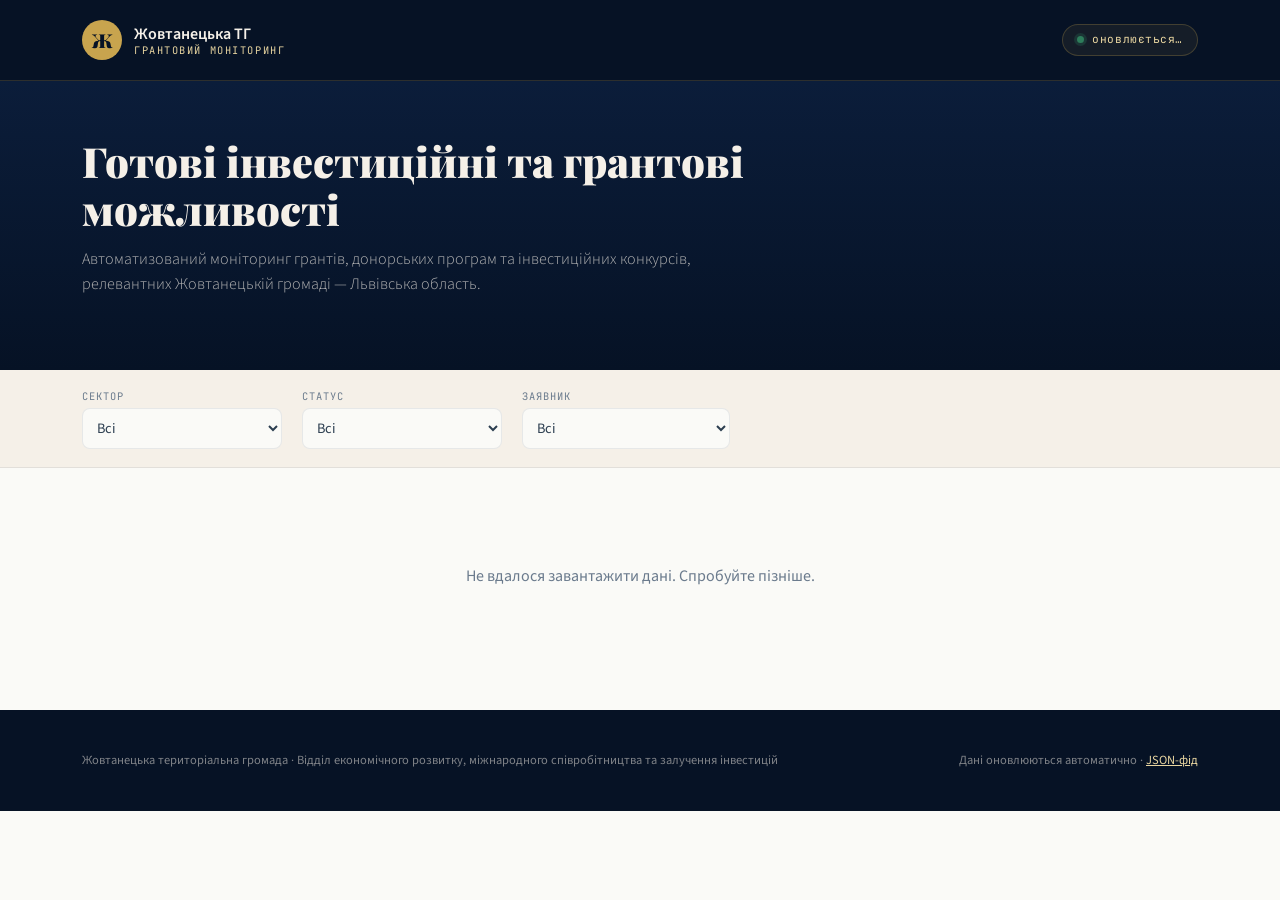
==== docs/index.html @ cb74f651 "Додати статичну сторінку дашборду грантів (docs/) Клієнтський fetch grants.json + рендер карток у ст" ====
<!DOCTYPE html>
<html lang="uk">
<head>
<meta charset="UTF-8">
<meta name="viewport" content="width=device-width, initial-scale=1.0">
<title>Грантовий моніторинг — Жовтанецька ТГ</title>
<meta name="description" content="Моніторинг грантових та інвестиційних можливостей для Жовтанецької територіальної громади.">
<link rel="preconnect" href="https://fonts.googleapis.com">
<link rel="preconnect" href="https://fonts.gstatic.com" crossorigin>
<link href="https://fonts.googleapis.com/css2?family=Playfair+Display:wght@700;900&family=Source+Sans+3:wght@300;400;600;700&family=JetBrains+Mono:wght@400;500&display=swap" rel="stylesheet">
<link rel="stylesheet" href="style.css">
</head>
<body>

<header class="site-header">
  <div class="wrap">
    <div class="brand">
      <span class="brand-mark">Ж</span>
      <div class="brand-text">
        <strong>Жовтанецька ТГ</strong>
        <span>Грантовий моніторинг</span>
      </div>
    </div>
    <div class="badge" id="generated-badge">
      <span class="dot"></span>
      <span id="generated-at">оновлюється…</span>
    </div>
  </div>
</header>

<section class="hero">
  <div class="wrap">
    <h1>Готові інвестиційні та грантові можливості</h1>
    <p class="lede">
      Автоматизований моніторинг грантів, донорських програм та інвестиційних
      конкурсів, релевантних Жовтанецькій громаді — Львівська область.
    </p>
    <div class="stats" id="stats"></div>
  </div>
</section>

<section class="filters">
  <div class="wrap">
    <label>
      <span>Сектор</span>
      <select id="f-sector">
        <option value="">Всі</option>
      </select>
    </label>
    <label>
      <span>Статус</span>
      <select id="f-status">
        <option value="">Всі</option>
        <option value="new">Актуальні</option>
        <option value="needs_review">Потребують перевірки</option>
        <option value="closed">Закриті (дедлайн минув)</option>
      </select>
    </label>
    <label>
      <span>Заявник</span>
      <select id="f-oms">
        <option value="">Всі</option>
        <option value="yes">ОМС прийнятний</option>
        <option value="partner">Потрібен партнер (ГО/БФ)</option>
      </select>
    </label>
  </div>
</section>

<main class="wrap">
  <div class="grid" id="grid"></div>
  <p class="empty" id="empty" hidden>Записів за цим фільтром не знайдено.</p>
</main>

<footer class="site-footer">
  <div class="wrap">
    <p>Жовтанецька територіальна громада · Відділ економічного розвитку, міжнародного співробітництва та залучення інвестицій</p>
    <p class="src">Дані оновлюються автоматично · <a href="grants.json">JSON-фід</a></p>
  </div>
</footer>

<script src="app.js"></script>
</body>
</html>
---- docs/style.css ----
:root {
  --navy: #0B1D3A;
  --navy-deep: #061225;
  --gold: #C8A44E;
  --gold-light: #E8D5A0;
  --gold-glow: rgba(200, 164, 78, 0.15);

  --cream: #F5F0E8;
  --white: #FAFAF7;
  --slate: #3A4A5C;
  --text: #2C3E50;
  --text-light: #6B7B8D;

  --accent-blue: #1B6CA8;
  --accent-green: #2E7D5B;
  --accent-purple: #7C3AED;
  --accent-amber: #96782E;

  --border: rgba(200, 164, 78, 0.25);
  --border-light: rgba(11, 29, 58, 0.08);
}

* { box-sizing: border-box; }

body {
  margin: 0;
  font-family: "Source Sans 3", serif;
  background: var(--white);
  color: var(--text);
  line-height: 1.6;
}

.wrap {
  max-width: 1180px;
  margin: 0 auto;
  padding: 0 32px;
}

h1, h2, h3 {
  font-family: "Playfair Display", serif;
  font-weight: 900;
  color: var(--navy);
  margin: 0;
}

/* ── Header ── */
.site-header {
  background: var(--navy-deep);
  padding: 20px 0;
  border-bottom: 1px solid rgba(200, 164, 78, 0.2);
}
.site-header .wrap {
  display: flex;
  align-items: center;
  justify-content: space-between;
  gap: 16px;
  flex-wrap: wrap;
}
.brand { display: flex; align-items: center; gap: 12px; }
.brand-mark {
  width: 40px; height: 40px;
  border-radius: 50%;
  background: var(--gold);
  color: var(--navy-deep);
  font-family: "Playfair Display", serif;
  font-weight: 900;
  font-size: 1.2rem;
  display: flex; align-items: center; justify-content: center;
  flex-shrink: 0;
}
.brand-text { display: flex; flex-direction: column; line-height: 1.25; }
.brand-text strong { color: var(--cream); font-size: 1rem; font-weight: 600; }
.brand-text span {
  color: var(--gold-light);
  font-family: "JetBrains Mono", monospace;
  font-size: 0.65rem;
  letter-spacing: 0.15em;
  text-transform: uppercase;
}

.badge {
  display: inline-flex;
  align-items: center;
  gap: 8px;
  padding: 6px 14px;
  border-radius: 100px;
  border: 1px solid var(--border);
  background: rgba(200, 164, 78, 0.08);
  font-family: "JetBrains Mono", monospace;
  font-size: 0.7rem;
  color: var(--gold-light);
  letter-spacing: 0.05em;
}
.badge .dot {
  width: 7px; height: 7px;
  border-radius: 50%;
  background: var(--accent-green);
  box-shadow: 0 0 0 3px rgba(46, 125, 91, 0.25);
}

/* ── Hero ── */
.hero {
  background: linear-gradient(180deg, var(--navy) 0%, var(--navy-deep) 100%);
  padding: 56px 0 40px;
}
.hero h1 {
  color: var(--cream);
  font-size: clamp(1.8rem, 3.6vw, 2.6rem);
  max-width: 760px;
  line-height: 1.15;
}
.hero .lede {
  color: rgba(245, 240, 232, 0.72);
  max-width: 620px;
  margin-top: 14px;
  font-size: 1rem;
  font-weight: 300;
}
.stats {
  display: flex;
  gap: 32px;
  margin-top: 32px;
  flex-wrap: wrap;
}
.stat-num {
  font-family: "Playfair Display", serif;
  font-weight: 700;
  font-size: 2rem;
  color: var(--gold);
  line-height: 1;
}
.stat-label {
  font-family: "JetBrains Mono", monospace;
  font-size: 0.68rem;
  letter-spacing: 0.1em;
  text-transform: uppercase;
  color: rgba(245, 240, 232, 0.6);
  margin-top: 6px;
}

/* ── Filters ── */
.filters {
  background: var(--cream);
  border-bottom: 1px solid var(--border-light);
  padding: 18px 0;
}
.filters .wrap { display: flex; gap: 20px; flex-wrap: wrap; }
.filters label {
  display: flex;
  flex-direction: column;
  gap: 4px;
  font-family: "JetBrains Mono", monospace;
  font-size: 0.65rem;
  letter-spacing: 0.1em;
  text-transform: uppercase;
  color: var(--text-light);
}
.filters select {
  padding: 8px 10px;
  border-radius: 8px;
  border: 1px solid var(--border-light);
  background: var(--white);
  color: var(--text);
  font-family: "Source Sans 3", serif;
  font-size: 0.9rem;
  min-width: 200px;
}

/* ── Grid ── */
main.wrap { padding: 40px 32px 64px; }
.grid {
  display: grid;
  grid-template-columns: repeat(auto-fill, minmax(320px, 1fr));
  gap: 20px;
}
.empty { color: var(--text-light); padding: 40px 0; text-align: center; }

.card {
  background: var(--white);
  border: 1px solid var(--border-light);
  border-radius: 14px;
  padding: 22px;
  transition: transform 0.2s ease, box-shadow 0.2s ease, border-color 0.2s ease;
}
.card:hover {
  transform: translateY(-4px);
  box-shadow: 0 16px 48px rgba(11, 29, 58, 0.08);
  border-color: var(--border);
}

.card-top { display: flex; gap: 6px; flex-wrap: wrap; margin-bottom: 12px; }
.tag {
  font-family: "JetBrains Mono", monospace;
  font-size: 0.65rem;
  text-transform: uppercase;
  letter-spacing: 0.08em;
  padding: 4px 10px;
  border-radius: 100px;
  background: rgba(27, 108, 168, 0.1);
  color: var(--accent-blue);
}
.tag.sector-довкілля, .tag.sector-агропромисловий { background: rgba(46, 125, 91, 0.1); color: var(--accent-green); }
.tag.sector-цифровізація, .tag.sector-освіта { background: rgba(124, 58, 237, 0.1); color: var(--accent-purple); }
.tag.sector-туризм, .tag.sector-інше { background: rgba(150, 120, 46, 0.12); color: var(--accent-amber); }
.tag.closed { background: rgba(58, 74, 92, 0.12); color: var(--slate); }
.tag.partner { background: rgba(200, 164, 78, 0.18); color: var(--accent-amber); }
.tag.review { background: rgba(124, 58, 237, 0.12); color: var(--accent-purple); }

.card h3 {
  font-size: 1.05rem;
  margin-bottom: 10px;
  line-height: 1.3;
}
.card h3 a { color: var(--navy); text-decoration: none; }
.card h3 a:hover { color: var(--accent-blue); }

.card .desc {
  font-size: 0.88rem;
  color: var(--slate);
  margin-bottom: 14px;
}

.meta { list-style: none; padding: 0; margin: 0; font-size: 0.82rem; }
.meta li {
  display: flex;
  justify-content: space-between;
  padding: 5px 0;
  border-top: 1px solid var(--border-light);
}
.meta li:first-child { border-top: none; }
.meta .k { color: var(--text-light); }
.meta .v { color: var(--text); font-weight: 600; text-align: right; }
.meta .v.prob-high { color: var(--accent-green); }
.meta .v.prob-low { color: var(--slate); }

.partner-note {
  margin-top: 14px;
  font-size: 0.8rem;
  background: var(--gold-glow);
  border-left: 3px solid var(--gold);
  padding: 10px 12px;
  border-radius: 0 8px 8px 0;
}

/* ── Footer ── */
.site-footer {
  background: var(--navy-deep);
  color: rgba(245, 240, 232, 0.5);
  padding: 28px 0;
  font-size: 0.78rem;
}
.site-footer .wrap { display: flex; justify-content: space-between; gap: 12px; flex-wrap: wrap; }
.site-footer a { color: var(--gold-light); }

@media (max-width: 640px) {
  .wrap { padding: 0 18px; }
  .hero { padding: 40px 0 32px; }
  .stats { gap: 24px; }
}
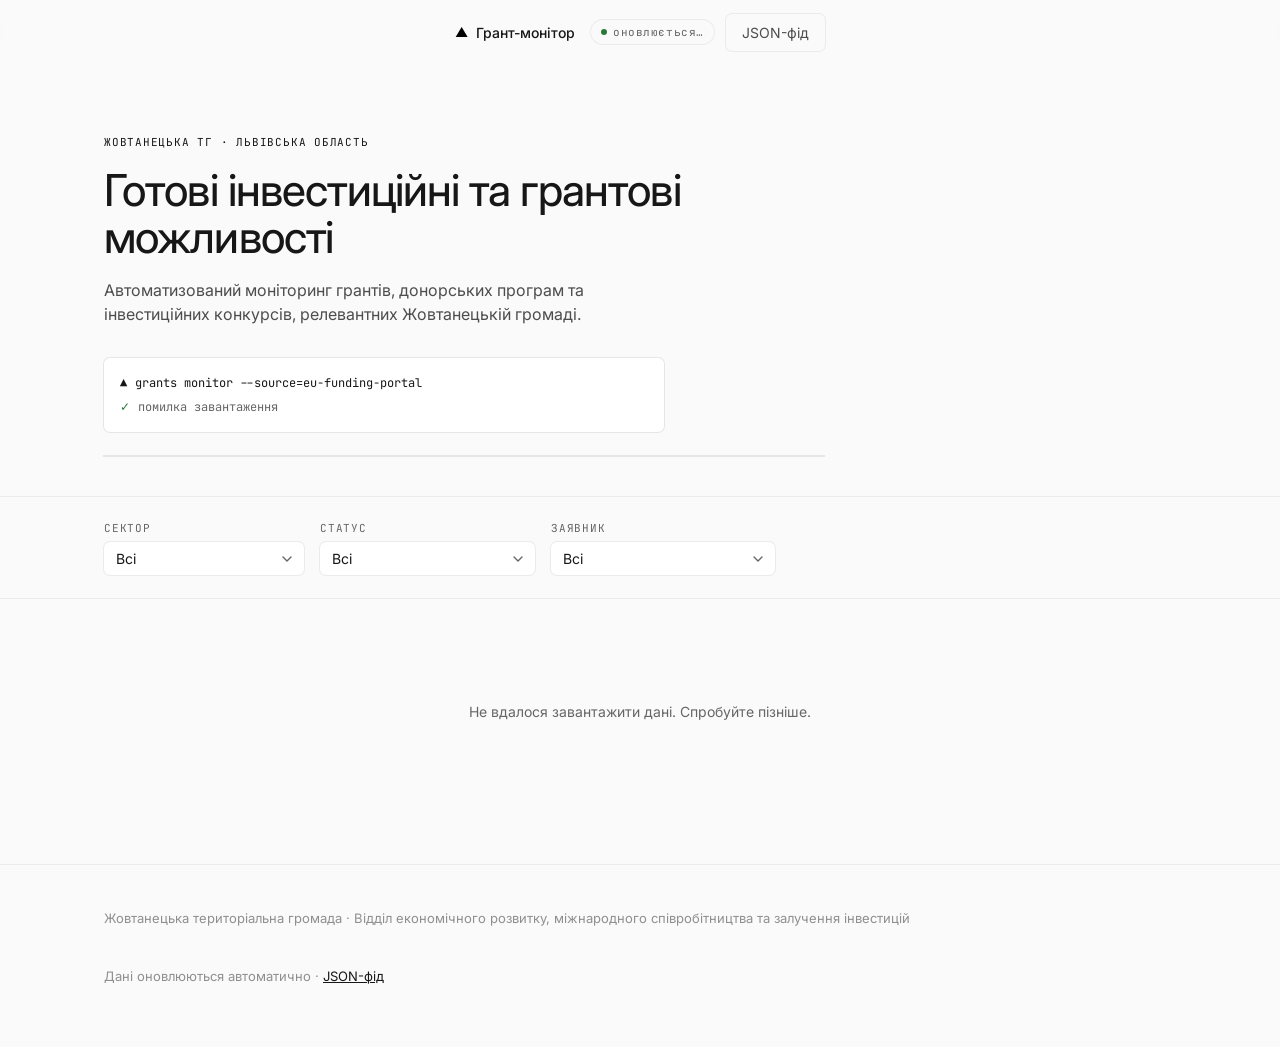
==== commit 09bf0f21: "Редизайн дашборду: монохромний Vercel-style (Inter/JetBrains Mono, hairline borders)" ====
--- a/docs/index.html
+++ b/docs/index.html
@@ -7,34 +7,35 @@
 <meta name="description" content="Моніторинг грантових та інвестиційних можливостей для Жовтанецької територіальної громади.">
 <link rel="preconnect" href="https://fonts.googleapis.com">
 <link rel="preconnect" href="https://fonts.gstatic.com" crossorigin>
-<link href="https://fonts.googleapis.com/css2?family=Playfair+Display:wght@700;900&family=Source+Sans+3:wght@300;400;600;700&family=JetBrains+Mono:wght@400;500&display=swap" rel="stylesheet">
+<link href="https://fonts.googleapis.com/css2?family=Inter:wght@400;450;500;600&family=JetBrains+Mono:wght@400;500;600&display=swap" rel="stylesheet">
 <link rel="stylesheet" href="style.css">
 </head>
 <body>
 
-<header class="site-header">
+<nav class="nav">
   <div class="wrap">
-    <div class="brand">
-      <span class="brand-mark">Ж</span>
-      <div class="brand-text">
-        <strong>Жовтанецька ТГ</strong>
-        <span>Грантовий моніторинг</span>
-      </div>
-    </div>
-    <div class="badge" id="generated-badge">
-      <span class="dot"></span>
-      <span id="generated-at">оновлюється…</span>
+    <a href="#" class="wordmark"><span class="glyph">▲</span> Грант-монітор</a>
+    <div class="nav-right">
+      <span class="status-pill"><span class="dot"></span><span id="generated-at">оновлюється…</span></span>
+      <a class="btn btn-ghost" href="grants.json">JSON-фід</a>
     </div>
   </div>
-</header>
+</nav>
 
 <section class="hero">
   <div class="wrap">
+    <span class="eyebrow">Жовтанецька ТГ · Львівська область</span>
     <h1>Готові інвестиційні та грантові можливості</h1>
     <p class="lede">
       Автоматизований моніторинг грантів, донорських програм та інвестиційних
-      конкурсів, релевантних Жовтанецькій громаді — Львівська область.
+      конкурсів, релевантних Жовтанецькій громаді.
     </p>
+
+    <div class="cli-panel">
+      <div class="cli-line"><span class="cli-prefix">▲</span><span>grants monitor --source=eu-funding-portal</span></div>
+      <div class="cli-line"><span class="cli-ok">✓</span><span class="cli-muted" id="cli-status">завантаження даних…</span></div>
+    </div>
+
     <div class="stats" id="stats"></div>
   </div>
 </section>
@@ -42,13 +43,13 @@
 <section class="filters">
   <div class="wrap">
     <label>
-      <span>Сектор</span>
+      <span class="f-label">Сектор</span>
       <select id="f-sector">
         <option value="">Всі</option>
       </select>
     </label>
     <label>
-      <span>Статус</span>
+      <span class="f-label">Статус</span>
       <select id="f-status">
         <option value="">Всі</option>
         <option value="new">Актуальні</option>
@@ -57,7 +58,7 @@
       </select>
     </label>
     <label>
-      <span>Заявник</span>
+      <span class="f-label">Заявник</span>
       <select id="f-oms">
         <option value="">Всі</option>
         <option value="yes">ОМС прийнятний</option>
--- a/docs/style.css
+++ b/docs/style.css
@@ -1,259 +1,344 @@
 :root {
-  --navy: #0B1D3A;
-  --navy-deep: #061225;
-  --gold: #C8A44E;
-  --gold-light: #E8D5A0;
-  --gold-glow: rgba(200, 164, 78, 0.15);
-
-  --cream: #F5F0E8;
-  --white: #FAFAF7;
-  --slate: #3A4A5C;
-  --text: #2C3E50;
-  --text-light: #6B7B8D;
-
-  --accent-blue: #1B6CA8;
-  --accent-green: #2E7D5B;
-  --accent-purple: #7C3AED;
-  --accent-amber: #96782E;
-
-  --border: rgba(200, 164, 78, 0.25);
-  --border-light: rgba(11, 29, 58, 0.08);
+  /* Colors — monochrome system, Terminal Green is the only accent */
+  --paper: #fafafa;
+  --white: #ffffff;
+  --hairline: #ebebeb;
+  --ash: #c9c9c9;
+  --smoke: #a8a8a8;
+  --graphite: #8f8f8f;
+  --slate: #7d7d7d;
+  --stone: #666666;
+  --charcoal: #4d4d4d;
+  --obsidian: #171717;
+  --carbon: #000000;
+  --green: #297a3a;
+
+  /* Type */
+  --font-sans: "Inter", ui-sans-serif, system-ui, -apple-system, "Segoe UI", Roboto, sans-serif;
+  --font-mono: "JetBrains Mono", ui-monospace, SFMono-Regular, Menlo, Monaco, Consolas, monospace;
+
+  /* Radius */
+  --r-nav: 2px;
+  --r-card: 6px;
+  --r-button: 6px;
+  --r-pill: 9999px;
+
+  /* Shadow — hairline ring technique, no drop shadows */
+  --ring: 0 0 0 1px rgba(0, 0, 0, 0.08), 0 0 0 2px var(--paper);
+  --ring-1: 0 0 0 1px var(--hairline);
 }
 
 * { box-sizing: border-box; }
 
 body {
   margin: 0;
-  font-family: "Source Sans 3", serif;
-  background: var(--white);
-  color: var(--text);
-  line-height: 1.6;
+  background: var(--paper);
+  color: var(--charcoal);
+  font-family: var(--font-sans);
+  font-size: 16px;
+  line-height: 1.5;
+  -webkit-font-smoothing: antialiased;
 }
 
 .wrap {
-  max-width: 1180px;
+  max-width: 1120px;
   margin: 0 auto;
-  padding: 0 32px;
+  padding: 0 24px;
 }
 
 h1, h2, h3 {
-  font-family: "Playfair Display", serif;
-  font-weight: 900;
-  color: var(--navy);
+  font-family: var(--font-sans);
+  font-weight: 450;
+  color: var(--obsidian);
   margin: 0;
 }
 
-/* ── Header ── */
-.site-header {
-  background: var(--navy-deep);
-  padding: 20px 0;
-  border-bottom: 1px solid rgba(200, 164, 78, 0.2);
-}
-.site-header .wrap {
+a { color: inherit; }
+
+.eyebrow {
+  font-family: var(--font-mono);
+  font-size: 11px;
+  font-weight: 400;
+  letter-spacing: 0.071em;
+  text-transform: uppercase;
+  color: var(--obsidian);
+  display: inline-flex;
+  align-items: center;
+  gap: 6px;
+}
+
+/* ── Nav ── */
+.nav {
+  position: sticky;
+  top: 0;
+  z-index: 10;
+  height: 64px;
+  display: flex;
+  align-items: center;
+  background: rgba(250, 250, 250, 0.85);
+  backdrop-filter: blur(20px);
+  -webkit-backdrop-filter: blur(20px);
+}
+.nav .wrap {
   display: flex;
   align-items: center;
   justify-content: space-between;
   gap: 16px;
-  flex-wrap: wrap;
-}
-.brand { display: flex; align-items: center; gap: 12px; }
-.brand-mark {
-  width: 40px; height: 40px;
+}
+.wordmark {
+  display: flex;
+  align-items: center;
+  gap: 8px;
+  font-family: var(--font-sans);
+  font-size: 14px;
+  font-weight: 500;
+  color: var(--obsidian);
+  text-decoration: none;
+}
+.wordmark .glyph { color: var(--carbon); font-size: 13px; line-height: 1; }
+
+.nav-right { display: flex; align-items: center; gap: 12px; }
+
+.status-pill {
+  display: inline-flex;
+  align-items: center;
+  gap: 6px;
+  padding: 4px 10px;
+  border-radius: var(--r-pill);
+  box-shadow: var(--ring-1);
+  font-family: var(--font-mono);
+  font-size: 11px;
+  letter-spacing: 0.05em;
+  color: var(--stone);
+}
+.status-pill .dot {
+  width: 6px; height: 6px;
   border-radius: 50%;
-  background: var(--gold);
-  color: var(--navy-deep);
-  font-family: "Playfair Display", serif;
-  font-weight: 900;
-  font-size: 1.2rem;
-  display: flex; align-items: center; justify-content: center;
-  flex-shrink: 0;
-}
-.brand-text { display: flex; flex-direction: column; line-height: 1.25; }
-.brand-text strong { color: var(--cream); font-size: 1rem; font-weight: 600; }
-.brand-text span {
-  color: var(--gold-light);
-  font-family: "JetBrains Mono", monospace;
-  font-size: 0.65rem;
-  letter-spacing: 0.15em;
-  text-transform: uppercase;
-}
-
-.badge {
+  background: var(--green);
+}
+
+/* ── Buttons ── */
+.btn {
   display: inline-flex;
   align-items: center;
-  gap: 8px;
-  padding: 6px 14px;
-  border-radius: 100px;
-  border: 1px solid var(--border);
-  background: rgba(200, 164, 78, 0.08);
-  font-family: "JetBrains Mono", monospace;
-  font-size: 0.7rem;
-  color: var(--gold-light);
+  justify-content: center;
+  border-radius: var(--r-button);
+  font-family: var(--font-sans);
+  font-size: 14px;
+  font-weight: 400;
+  text-decoration: none;
+  cursor: pointer;
+  border: none;
+}
+.btn-filled {
+  background: var(--obsidian);
+  color: var(--white);
+  padding: 8px 16px;
+}
+.btn-ghost {
+  background: transparent;
+  color: var(--charcoal);
+  box-shadow: var(--ring-1);
+  padding: 8px 16px;
+}
+
+/* ── Hero ── */
+.hero { padding: 64px 0 40px; }
+.hero .eyebrow { margin-bottom: 16px; }
+.hero h1 {
+  font-size: clamp(28px, 4.4vw, 44px);
+  letter-spacing: -0.02em;
+  line-height: 1.08;
+  max-width: 680px;
+}
+.hero .lede {
+  margin: 16px 0 0;
+  max-width: 560px;
+  font-size: 16px;
+  color: var(--charcoal);
+}
+
+/* CLI-style panel */
+.cli-panel {
+  margin-top: 32px;
+  background: var(--white);
+  border-radius: var(--r-card);
+  box-shadow: var(--ring);
+  padding: 16px;
+  font-family: var(--font-mono);
+  font-size: 12px;
+  color: var(--obsidian);
+  max-width: 560px;
+}
+.cli-panel .cli-line { display: flex; gap: 8px; }
+.cli-panel .cli-line + .cli-line { margin-top: 6px; }
+.cli-panel .cli-prefix { color: var(--obsidian); flex-shrink: 0; }
+.cli-panel .cli-ok { color: var(--green); flex-shrink: 0; }
+.cli-panel .cli-muted { color: var(--stone); }
+
+/* Stat row */
+.stats {
+  margin-top: 24px;
+  display: grid;
+  grid-template-columns: repeat(4, 1fr);
+  background: var(--white);
+  border-radius: var(--r-card);
+  box-shadow: var(--ring);
+  max-width: 720px;
+}
+.stat-cell {
+  padding: 16px;
+  box-shadow: inset -1px 0 0 var(--hairline);
+}
+.stat-cell:last-child { box-shadow: none; }
+.stat-num {
+  font-family: var(--font-sans);
+  font-size: 24px;
+  font-weight: 450;
+  color: var(--obsidian);
+  letter-spacing: -0.02em;
+  line-height: 1;
+}
+.stat-label {
+  margin-top: 6px;
+  font-family: var(--font-mono);
+  font-size: 11px;
   letter-spacing: 0.05em;
-}
-.badge .dot {
-  width: 7px; height: 7px;
-  border-radius: 50%;
-  background: var(--accent-green);
-  box-shadow: 0 0 0 3px rgba(46, 125, 91, 0.25);
-}
-
-/* ── Hero ── */
-.hero {
-  background: linear-gradient(180deg, var(--navy) 0%, var(--navy-deep) 100%);
-  padding: 56px 0 40px;
-}
-.hero h1 {
-  color: var(--cream);
-  font-size: clamp(1.8rem, 3.6vw, 2.6rem);
-  max-width: 760px;
-  line-height: 1.15;
-}
-.hero .lede {
-  color: rgba(245, 240, 232, 0.72);
-  max-width: 620px;
-  margin-top: 14px;
-  font-size: 1rem;
-  font-weight: 300;
-}
-.stats {
-  display: flex;
-  gap: 32px;
-  margin-top: 32px;
-  flex-wrap: wrap;
-}
-.stat-num {
-  font-family: "Playfair Display", serif;
-  font-weight: 700;
-  font-size: 2rem;
-  color: var(--gold);
-  line-height: 1;
-}
-.stat-label {
-  font-family: "JetBrains Mono", monospace;
-  font-size: 0.68rem;
-  letter-spacing: 0.1em;
-  text-transform: uppercase;
-  color: rgba(245, 240, 232, 0.6);
-  margin-top: 6px;
+  text-transform: uppercase;
+  color: var(--stone);
 }
 
 /* ── Filters ── */
 .filters {
-  background: var(--cream);
-  border-bottom: 1px solid var(--border-light);
-  padding: 18px 0;
-}
-.filters .wrap { display: flex; gap: 20px; flex-wrap: wrap; }
+  padding: 24px 0;
+  box-shadow: inset 0 -1px 0 var(--hairline), inset 0 1px 0 var(--hairline);
+}
+.filters .wrap { display: flex; gap: 16px; flex-wrap: wrap; }
 .filters label {
   display: flex;
   flex-direction: column;
-  gap: 4px;
-  font-family: "JetBrains Mono", monospace;
-  font-size: 0.65rem;
-  letter-spacing: 0.1em;
-  text-transform: uppercase;
-  color: var(--text-light);
+  gap: 6px;
+}
+.filters .f-label {
+  font-family: var(--font-mono);
+  font-size: 11px;
+  letter-spacing: 0.071em;
+  text-transform: uppercase;
+  color: var(--stone);
 }
 .filters select {
-  padding: 8px 10px;
-  border-radius: 8px;
-  border: 1px solid var(--border-light);
-  background: var(--white);
-  color: var(--text);
-  font-family: "Source Sans 3", serif;
-  font-size: 0.9rem;
+  appearance: none;
+  padding: 8px 32px 8px 12px;
+  border-radius: var(--r-button);
+  border: none;
+  box-shadow: var(--ring-1);
+  background: var(--white) url('data:image/svg+xml;utf8,<svg xmlns="http://www.w3.org/2000/svg" width="10" height="6" viewBox="0 0 10 6"><path d="M1 1l4 4 4-4" stroke="%23666" stroke-width="1.4" fill="none" stroke-linecap="round" stroke-linejoin="round"/></svg>') no-repeat right 12px center;
+  color: var(--obsidian);
+  font-family: var(--font-sans);
+  font-size: 14px;
   min-width: 200px;
 }
 
 /* ── Grid ── */
-main.wrap { padding: 40px 32px 64px; }
+main.wrap { padding: 40px 24px 80px; }
 .grid {
   display: grid;
   grid-template-columns: repeat(auto-fill, minmax(320px, 1fr));
-  gap: 20px;
-}
-.empty { color: var(--text-light); padding: 40px 0; text-align: center; }
+  gap: 16px;
+}
+.empty {
+  color: var(--stone);
+  padding: 48px 0;
+  text-align: center;
+  font-size: 14px;
+}
 
 .card {
   background: var(--white);
-  border: 1px solid var(--border-light);
-  border-radius: 14px;
-  padding: 22px;
-  transition: transform 0.2s ease, box-shadow 0.2s ease, border-color 0.2s ease;
-}
-.card:hover {
-  transform: translateY(-4px);
-  box-shadow: 0 16px 48px rgba(11, 29, 58, 0.08);
-  border-color: var(--border);
+  border-radius: var(--r-card);
+  box-shadow: var(--ring);
+  padding: 16px;
 }
 
 .card-top { display: flex; gap: 6px; flex-wrap: wrap; margin-bottom: 12px; }
 .tag {
-  font-family: "JetBrains Mono", monospace;
-  font-size: 0.65rem;
-  text-transform: uppercase;
-  letter-spacing: 0.08em;
-  padding: 4px 10px;
-  border-radius: 100px;
-  background: rgba(27, 108, 168, 0.1);
-  color: var(--accent-blue);
-}
-.tag.sector-довкілля, .tag.sector-агропромисловий { background: rgba(46, 125, 91, 0.1); color: var(--accent-green); }
-.tag.sector-цифровізація, .tag.sector-освіта { background: rgba(124, 58, 237, 0.1); color: var(--accent-purple); }
-.tag.sector-туризм, .tag.sector-інше { background: rgba(150, 120, 46, 0.12); color: var(--accent-amber); }
-.tag.closed { background: rgba(58, 74, 92, 0.12); color: var(--slate); }
-.tag.partner { background: rgba(200, 164, 78, 0.18); color: var(--accent-amber); }
-.tag.review { background: rgba(124, 58, 237, 0.12); color: var(--accent-purple); }
+  font-family: var(--font-mono);
+  font-size: 11px;
+  text-transform: uppercase;
+  letter-spacing: 0.05em;
+  padding: 3px 8px;
+  border-radius: var(--r-pill);
+  box-shadow: var(--ring-1);
+  color: var(--stone);
+}
+.tag.tag-accent { color: var(--green); box-shadow: inset 0 0 0 1px rgba(41, 122, 58, 0.35); }
+.tag.tag-muted { color: var(--smoke); }
+.tag.tag-solid { color: var(--white); background: var(--obsidian); box-shadow: none; }
 
 .card h3 {
-  font-size: 1.05rem;
-  margin-bottom: 10px;
-  line-height: 1.3;
-}
-.card h3 a { color: var(--navy); text-decoration: none; }
-.card h3 a:hover { color: var(--accent-blue); }
+  font-size: 16px;
+  font-weight: 500;
+  margin-bottom: 8px;
+  line-height: 1.35;
+}
+.card h3 a { color: var(--obsidian); text-decoration: none; }
+.card h3 a:hover { color: var(--stone); }
 
 .card .desc {
-  font-size: 0.88rem;
-  color: var(--slate);
+  font-size: 13px;
+  color: var(--charcoal);
   margin-bottom: 14px;
-}
-
-.meta { list-style: none; padding: 0; margin: 0; font-size: 0.82rem; }
+  line-height: 1.5;
+}
+
+.meta { list-style: none; padding: 0; margin: 0; font-size: 13px; }
 .meta li {
   display: flex;
   justify-content: space-between;
-  padding: 5px 0;
-  border-top: 1px solid var(--border-light);
-}
-.meta li:first-child { border-top: none; }
-.meta .k { color: var(--text-light); }
-.meta .v { color: var(--text); font-weight: 600; text-align: right; }
-.meta .v.prob-high { color: var(--accent-green); }
-.meta .v.prob-low { color: var(--slate); }
+  gap: 12px;
+  padding: 6px 0;
+  box-shadow: inset 0 -1px 0 var(--hairline);
+}
+.meta li:last-child { box-shadow: none; }
+.meta .k {
+  font-family: var(--font-mono);
+  font-size: 11px;
+  letter-spacing: 0.03em;
+  text-transform: uppercase;
+  color: var(--stone);
+}
+.meta .v { color: var(--obsidian); font-weight: 500; text-align: right; }
+.meta .v.prob-high { color: var(--green); }
+.meta .v.prob-low { color: var(--smoke); }
 
 .partner-note {
   margin-top: 14px;
-  font-size: 0.8rem;
-  background: var(--gold-glow);
-  border-left: 3px solid var(--gold);
+  font-size: 12px;
+  color: var(--charcoal);
+  background: var(--paper);
+  box-shadow: var(--ring-1);
   padding: 10px 12px;
-  border-radius: 0 8px 8px 0;
-}
+  border-radius: var(--r-button);
+}
+.partner-note strong { color: var(--obsidian); }
+.partner-note a { color: var(--obsidian); text-decoration: underline; }
 
 /* ── Footer ── */
 .site-footer {
-  background: var(--navy-deep);
-  color: rgba(245, 240, 232, 0.5);
-  padding: 28px 0;
-  font-size: 0.78rem;
+  padding: 32px 0 48px;
+  box-shadow: inset 0 1px 0 var(--hairline);
+  color: var(--graphite);
+  font-size: 13px;
 }
 .site-footer .wrap { display: flex; justify-content: space-between; gap: 12px; flex-wrap: wrap; }
-.site-footer a { color: var(--gold-light); }
+.site-footer a { color: var(--obsidian); }
 
 @media (max-width: 640px) {
-  .wrap { padding: 0 18px; }
+  .wrap { padding: 0 16px; }
+  main.wrap { padding: 32px 16px 64px; }
   .hero { padding: 40px 0 32px; }
-  .stats { gap: 24px; }
-}
+  .stats { grid-template-columns: repeat(2, 1fr); }
+  .stat-cell:nth-child(2) { box-shadow: none; }
+  .stat-cell:nth-child(3) { box-shadow: inset -1px 0 0 var(--hairline), inset 0 1px 0 var(--hairline); }
+  .stat-cell:nth-child(4) { box-shadow: inset 0 1px 0 var(--hairline); }
+}
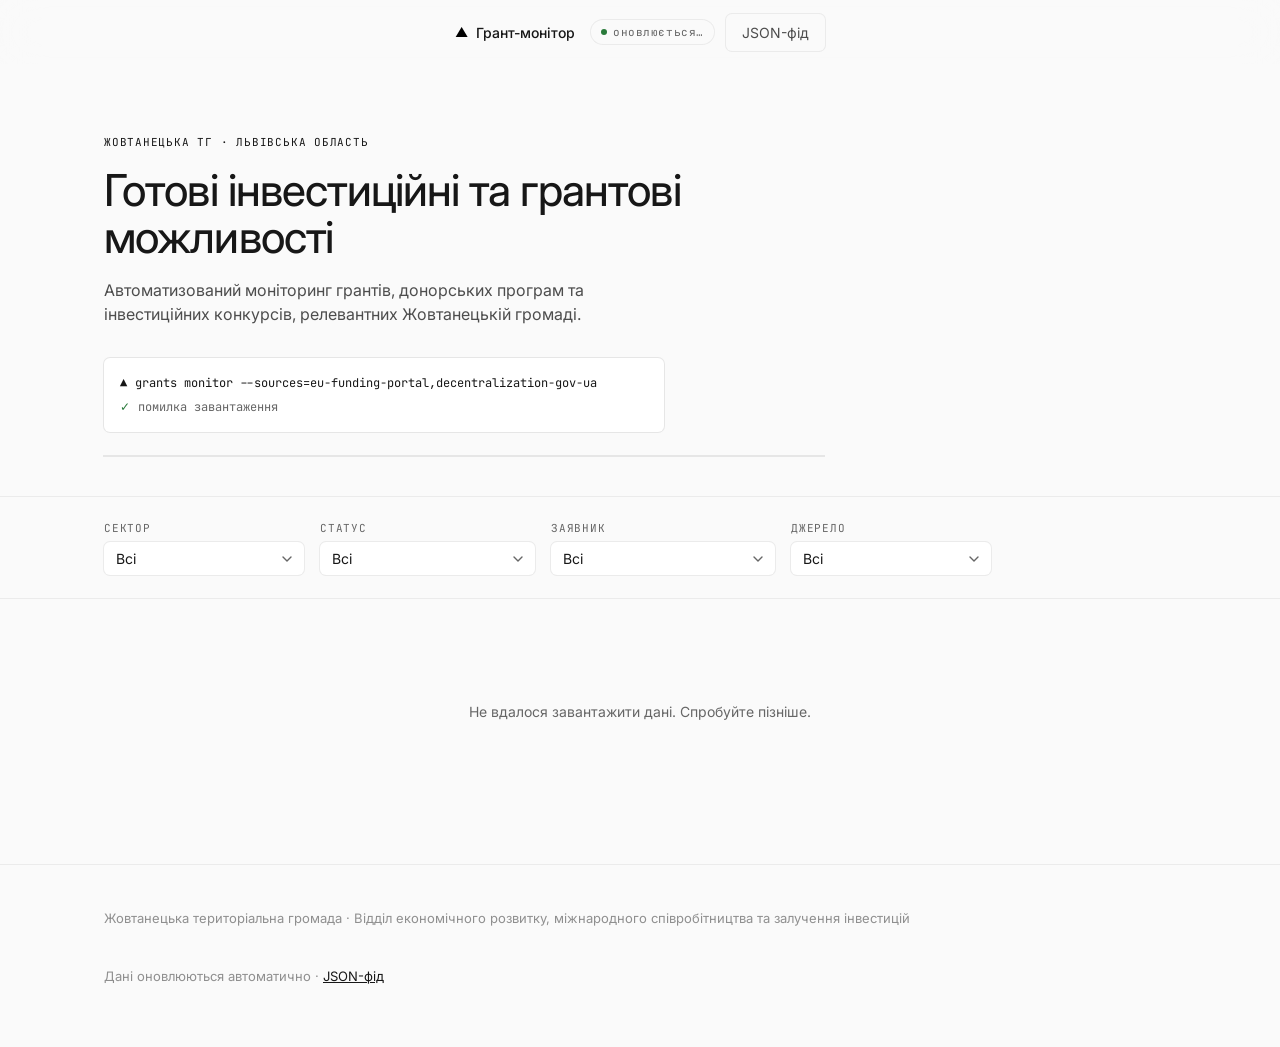
==== commit 12f8bb75: "Додано джерело decentralization.gov.ua та друге охоплення EU Funding Portal, розгорнутіші описи гран" ====
--- a/docs/index.html
+++ b/docs/index.html
@@ -32,7 +32,7 @@
     </p>
 
     <div class="cli-panel">
-      <div class="cli-line"><span class="cli-prefix">▲</span><span>grants monitor --source=eu-funding-portal</span></div>
+      <div class="cli-line"><span class="cli-prefix">▲</span><span>grants monitor --sources=eu-funding-portal,decentralization-gov-ua</span></div>
       <div class="cli-line"><span class="cli-ok">✓</span><span class="cli-muted" id="cli-status">завантаження даних…</span></div>
     </div>
 
@@ -65,6 +65,12 @@
         <option value="partner">Потрібен партнер (ГО/БФ)</option>
       </select>
     </label>
+    <label>
+      <span class="f-label">Джерело</span>
+      <select id="f-source">
+        <option value="">Всі</option>
+      </select>
+    </label>
   </div>
 </section>
 
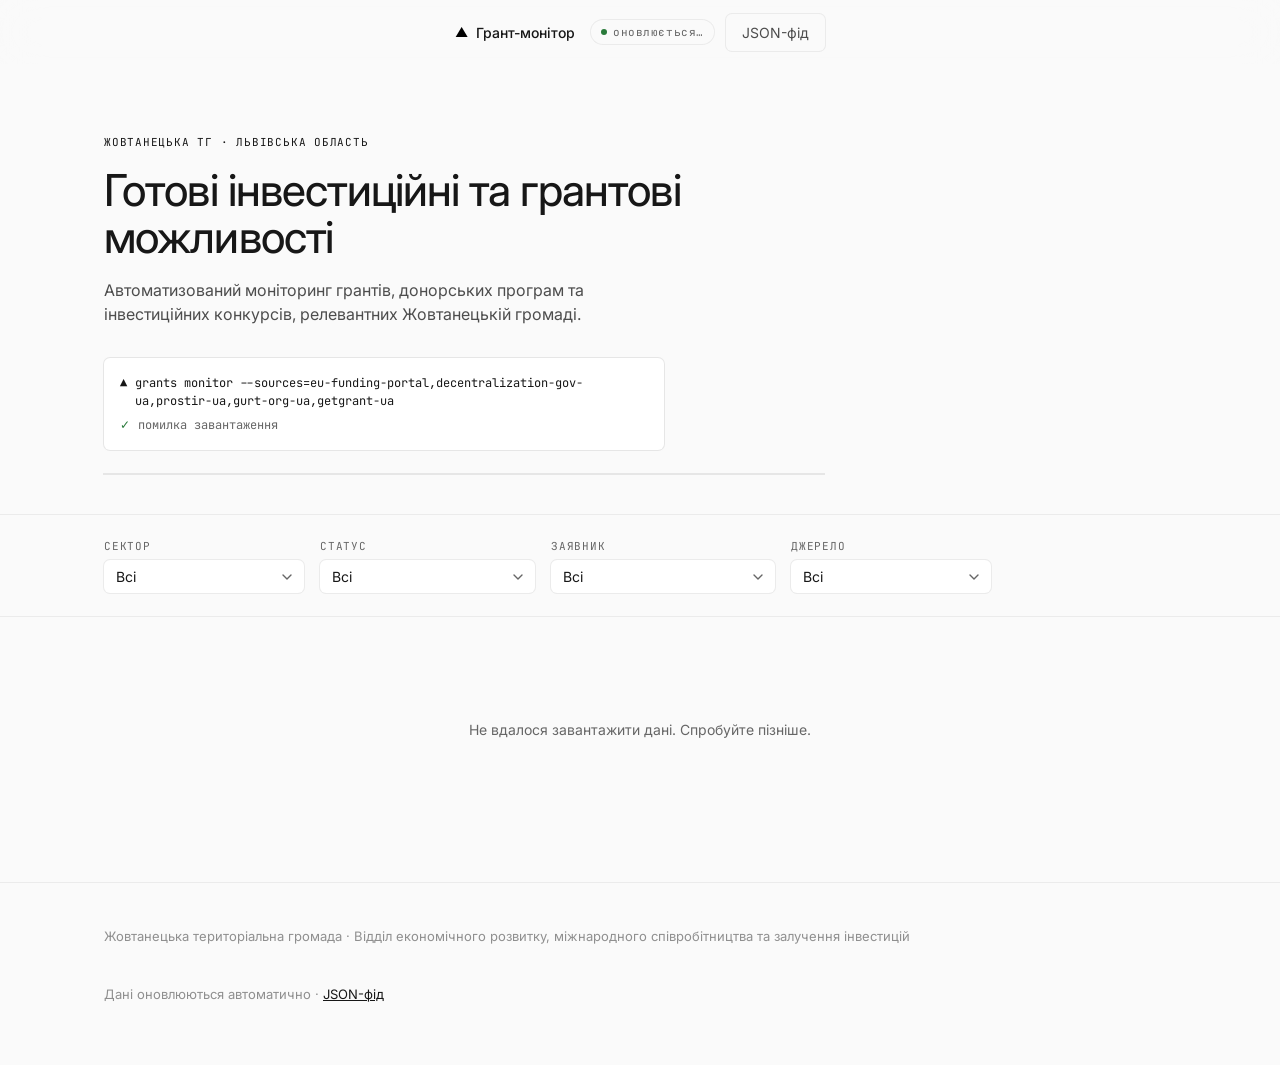
==== commit 656e7d13: "Додати 3 нові джерела грантів (prostir.ua, gurt.org.ua, getgrant.ua) та довідник ГО-партнерів Адапто" ====
--- a/docs/index.html
+++ b/docs/index.html
@@ -32,7 +32,7 @@
     </p>
 
     <div class="cli-panel">
-      <div class="cli-line"><span class="cli-prefix">▲</span><span>grants monitor --sources=eu-funding-portal,decentralization-gov-ua</span></div>
+      <div class="cli-line"><span class="cli-prefix">▲</span><span>grants monitor --sources=eu-funding-portal,decentralization-gov-ua,prostir-ua,gurt-org-ua,getgrant-ua</span></div>
       <div class="cli-line"><span class="cli-ok">✓</span><span class="cli-muted" id="cli-status">завантаження даних…</span></div>
     </div>
 
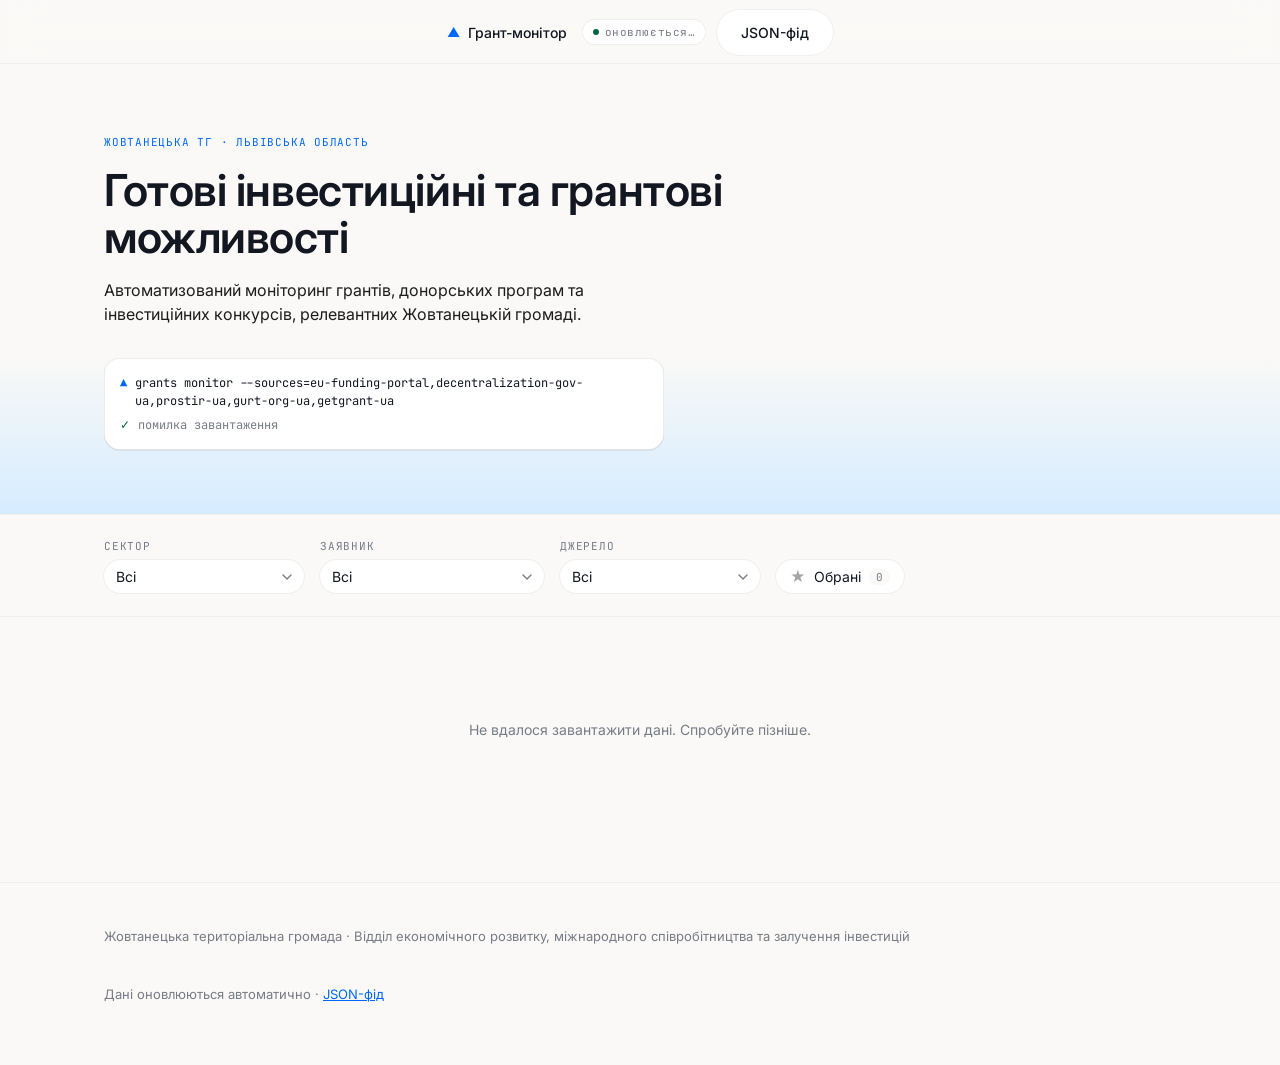
==== commit 6166e2a5: "Строга верифікація грантів, обране, конкретні партнери-кандидати - grants.json: залишено лише 5 повн" ====
--- a/docs/index.html
+++ b/docs/index.html
@@ -49,15 +49,6 @@
       </select>
     </label>
     <label>
-      <span class="f-label">Статус</span>
-      <select id="f-status">
-        <option value="">Всі</option>
-        <option value="new">Актуальні</option>
-        <option value="needs_review">Потребують перевірки</option>
-        <option value="closed">Закриті (дедлайн минув)</option>
-      </select>
-    </label>
-    <label>
       <span class="f-label">Заявник</span>
       <select id="f-oms">
         <option value="">Всі</option>
@@ -71,6 +62,11 @@
         <option value="">Всі</option>
       </select>
     </label>
+    <button type="button" id="f-favorites" class="fav-filter-btn" aria-pressed="false">
+      <span class="fav-filter-star">★</span>
+      <span>Обрані</span>
+      <span class="fav-filter-count" id="fav-count">0</span>
+    </button>
   </div>
 </section>
 
--- a/docs/style.css
+++ b/docs/style.css
@@ -1,31 +1,37 @@
 :root {
-  /* Colors — monochrome system, Terminal Green is the only accent */
-  --paper: #fafafa;
-  --white: #ffffff;
-  --hairline: #ebebeb;
-  --ash: #c9c9c9;
-  --smoke: #a8a8a8;
-  --graphite: #8f8f8f;
-  --slate: #7d7d7d;
-  --stone: #666666;
-  --charcoal: #4d4d4d;
-  --obsidian: #171717;
+  /* Colors — Dock system: cream canvas, single cobalt accent, violet/forest as sparing decorative accents */
+  --paper: #faf9f7;
+  --white: #fbfaf7;
+  --white-solid: #ffffff;
+  --hairline: #efefef;
+  --ash: #cccccc;
+  --smoke: #a5a5a5;
+  --graphite: #777c86;
+  --slate: #777c86;
+  --stone: #777c86;
+  --charcoal: #1d1d1d;
+  --obsidian: #121722;
   --carbon: #000000;
-  --green: #297a3a;
+  --accent: #0068f9;
+  --accent-hover: #024bb1;
+  --accent-2: #6736eb;
+  --success: #046645;
+  --lavender: #f4f0ff;
 
   /* Type */
   --font-sans: "Inter", ui-sans-serif, system-ui, -apple-system, "Segoe UI", Roboto, sans-serif;
   --font-mono: "JetBrains Mono", ui-monospace, SFMono-Regular, Menlo, Monaco, Consolas, monospace;
 
   /* Radius */
-  --r-nav: 2px;
-  --r-card: 6px;
-  --r-button: 6px;
-  --r-pill: 9999px;
-
-  /* Shadow — hairline ring technique, no drop shadows */
-  --ring: 0 0 0 1px rgba(0, 0, 0, 0.08), 0 0 0 2px var(--paper);
+  --r-nav: 12px;
+  --r-card: 16px;
+  --r-button: 100px;
+  --r-pill: 100px;
+
+  /* Shadow — Dock feather-light elevation */
+  --ring: rgba(0, 0, 0, 0.07) 0px 1px 1px 0px, rgba(0, 0, 0, 0.04) 0px -1px 1px 0px inset, rgba(0, 0, 0, 0.14) 0px 0px 0px 0.5px inset;
   --ring-1: 0 0 0 1px var(--hairline);
+  --shadow-lg: rgba(0, 0, 0, 0.04) 0px 20px 20px -8px;
 }
 
 * { box-sizing: border-box; }
@@ -75,9 +81,10 @@
   height: 64px;
   display: flex;
   align-items: center;
-  background: rgba(250, 250, 250, 0.85);
+  background: rgba(250, 249, 247, 0.85);
   backdrop-filter: blur(20px);
   -webkit-backdrop-filter: blur(20px);
+  box-shadow: inset 0 -1px 0 var(--hairline);
 }
 .nav .wrap {
   display: flex;
@@ -95,7 +102,7 @@
   color: var(--obsidian);
   text-decoration: none;
 }
-.wordmark .glyph { color: var(--carbon); font-size: 13px; line-height: 1; }
+.wordmark .glyph { color: var(--accent); font-size: 13px; line-height: 1; }
 
 .nav-right { display: flex; align-items: center; gap: 12px; }
 
@@ -105,6 +112,7 @@
   gap: 6px;
   padding: 4px 10px;
   border-radius: var(--r-pill);
+  background: var(--white-solid);
   box-shadow: var(--ring-1);
   font-family: var(--font-mono);
   font-size: 11px;
@@ -114,7 +122,7 @@
 .status-pill .dot {
   width: 6px; height: 6px;
   border-radius: 50%;
-  background: var(--green);
+  background: var(--success);
 }
 
 /* ── Buttons ── */
@@ -125,29 +133,36 @@
   border-radius: var(--r-button);
   font-family: var(--font-sans);
   font-size: 14px;
-  font-weight: 400;
+  font-weight: 500;
   text-decoration: none;
   cursor: pointer;
   border: none;
+  transition: background 0.15s ease, color 0.15s ease, border-color 0.15s ease;
 }
 .btn-filled {
-  background: var(--obsidian);
-  color: var(--white);
-  padding: 8px 16px;
-}
+  background: var(--accent);
+  color: var(--white-solid);
+  padding: 12px 24px;
+}
+.btn-filled:hover { background: var(--accent-hover); }
 .btn-ghost {
-  background: transparent;
-  color: var(--charcoal);
-  box-shadow: var(--ring-1);
-  padding: 8px 16px;
-}
+  background: var(--white-solid);
+  color: var(--obsidian);
+  box-shadow: var(--ring-1);
+  padding: 12px 24px;
+}
+.btn-ghost:hover { box-shadow: 0 0 0 1px var(--accent); color: var(--accent); }
 
 /* ── Hero ── */
-.hero { padding: 64px 0 40px; }
-.hero .eyebrow { margin-bottom: 16px; }
+.hero {
+  padding: 64px 0 40px;
+  background: linear-gradient(180deg, var(--paper) 0%, var(--paper) 65%, #d5ecff 100%);
+}
+.hero .eyebrow { margin-bottom: 16px; color: var(--accent); }
 .hero h1 {
   font-size: clamp(28px, 4.4vw, 44px);
-  letter-spacing: -0.02em;
+  font-weight: 600;
+  letter-spacing: -0.01em;
   line-height: 1.08;
   max-width: 680px;
 }
@@ -161,7 +176,7 @@
 /* CLI-style panel */
 .cli-panel {
   margin-top: 32px;
-  background: var(--white);
+  background: var(--white-solid);
   border-radius: var(--r-card);
   box-shadow: var(--ring);
   padding: 16px;
@@ -172,8 +187,8 @@
 }
 .cli-panel .cli-line { display: flex; gap: 8px; }
 .cli-panel .cli-line + .cli-line { margin-top: 6px; }
-.cli-panel .cli-prefix { color: var(--obsidian); flex-shrink: 0; }
-.cli-panel .cli-ok { color: var(--green); flex-shrink: 0; }
+.cli-panel .cli-prefix { color: var(--accent); flex-shrink: 0; }
+.cli-panel .cli-ok { color: var(--success); flex-shrink: 0; }
 .cli-panel .cli-muted { color: var(--stone); }
 
 /* Stat row */
@@ -194,11 +209,13 @@
 .stat-num {
   font-family: var(--font-sans);
   font-size: 24px;
-  font-weight: 450;
-  color: var(--obsidian);
+  font-weight: 600;
+  color: var(--accent);
   letter-spacing: -0.02em;
   line-height: 1;
 }
+.stat-cell:nth-child(2) .stat-num { color: var(--accent-2); }
+.stat-cell:nth-child(3) .stat-num { color: var(--success); }
 .stat-label {
   margin-top: 6px;
   font-family: var(--font-mono);
@@ -232,12 +249,47 @@
   border-radius: var(--r-button);
   border: none;
   box-shadow: var(--ring-1);
-  background: var(--white) url('data:image/svg+xml;utf8,<svg xmlns="http://www.w3.org/2000/svg" width="10" height="6" viewBox="0 0 10 6"><path d="M1 1l4 4 4-4" stroke="%23666" stroke-width="1.4" fill="none" stroke-linecap="round" stroke-linejoin="round"/></svg>') no-repeat right 12px center;
+  background: var(--white-solid) url('data:image/svg+xml;utf8,<svg xmlns="http://www.w3.org/2000/svg" width="10" height="6" viewBox="0 0 10 6"><path d="M1 1l4 4 4-4" stroke="%23777c86" stroke-width="1.4" fill="none" stroke-linecap="round" stroke-linejoin="round"/></svg>') no-repeat right 12px center;
   color: var(--obsidian);
   font-family: var(--font-sans);
   font-size: 14px;
   min-width: 200px;
 }
+.filters select:focus { outline: none; box-shadow: 0 0 0 1px var(--accent); }
+
+.fav-filter-btn {
+  align-self: flex-end;
+  display: inline-flex;
+  align-items: center;
+  gap: 8px;
+  padding: 8px 14px;
+  border: none;
+  border-radius: var(--r-button);
+  background: var(--white-solid);
+  box-shadow: var(--ring-1);
+  color: var(--obsidian);
+  font-family: var(--font-sans);
+  font-size: 14px;
+  cursor: pointer;
+  transition: box-shadow 0.15s ease, color 0.15s ease, background 0.15s ease;
+}
+.fav-filter-btn:hover { box-shadow: 0 0 0 1px var(--accent); color: var(--accent); }
+.fav-filter-star { color: var(--smoke); font-size: 15px; line-height: 1; transition: color 0.15s ease; }
+.fav-filter-btn.is-active {
+  background: var(--accent);
+  color: var(--white-solid);
+  box-shadow: none;
+}
+.fav-filter-btn.is-active .fav-filter-star { color: #ffce4d; }
+.fav-filter-count {
+  font-family: var(--font-mono);
+  font-size: 11px;
+  padding: 1px 7px;
+  border-radius: var(--r-pill);
+  background: var(--paper);
+  color: var(--stone);
+}
+.fav-filter-btn.is-active .fav-filter-count { background: rgba(255, 255, 255, 0.22); color: var(--white-solid); }
 
 /* ── Grid ── */
 main.wrap { padding: 40px 24px 80px; }
@@ -257,10 +309,31 @@
   background: var(--white);
   border-radius: var(--r-card);
   box-shadow: var(--ring);
-  padding: 16px;
-}
-
-.card-top { display: flex; gap: 6px; flex-wrap: wrap; margin-bottom: 12px; }
+  padding: 24px;
+}
+
+.card-top { display: flex; align-items: flex-start; justify-content: space-between; gap: 8px; margin-bottom: 12px; }
+.card-tags { display: flex; gap: 6px; flex-wrap: wrap; }
+.fav-btn {
+  flex-shrink: 0;
+  width: 32px;
+  height: 32px;
+  display: inline-flex;
+  align-items: center;
+  justify-content: center;
+  border: none;
+  border-radius: 50%;
+  background: var(--white-solid);
+  box-shadow: var(--ring-1);
+  color: var(--smoke);
+  font-size: 16px;
+  line-height: 1;
+  cursor: pointer;
+  transition: color 0.15s ease, box-shadow 0.15s ease, transform 0.1s ease;
+}
+.fav-btn:hover { color: var(--accent); box-shadow: 0 0 0 1px var(--accent); }
+.fav-btn:active { transform: scale(0.92); }
+.fav-btn.is-active { color: #ffb100; box-shadow: none; background: var(--lavender); }
 .tag {
   font-family: var(--font-mono);
   font-size: 11px;
@@ -268,21 +341,22 @@
   letter-spacing: 0.05em;
   padding: 3px 8px;
   border-radius: var(--r-pill);
-  box-shadow: var(--ring-1);
-  color: var(--stone);
-}
-.tag.tag-accent { color: var(--green); box-shadow: inset 0 0 0 1px rgba(41, 122, 58, 0.35); }
+  background: var(--white-solid);
+  box-shadow: var(--ring-1);
+  color: var(--stone);
+}
+.tag.tag-accent { color: var(--accent); box-shadow: inset 0 0 0 1px rgba(0, 104, 249, 0.35); background: var(--lavender); }
 .tag.tag-muted { color: var(--smoke); }
-.tag.tag-solid { color: var(--white); background: var(--obsidian); box-shadow: none; }
+.tag.tag-solid { color: var(--white-solid); background: var(--accent-2); box-shadow: none; }
 
 .card h3 {
   font-size: 16px;
-  font-weight: 500;
+  font-weight: 600;
   margin-bottom: 8px;
   line-height: 1.35;
 }
 .card h3 a { color: var(--obsidian); text-decoration: none; }
-.card h3 a:hover { color: var(--stone); }
+.card h3 a:hover { color: var(--accent); }
 
 .card .desc {
   font-size: 13px;
@@ -308,8 +382,25 @@
   color: var(--stone);
 }
 .meta .v { color: var(--obsidian); font-weight: 500; text-align: right; }
-.meta .v.prob-high { color: var(--green); }
+.meta .v.prob-high { color: var(--success); }
 .meta .v.prob-low { color: var(--smoke); }
+
+.project-fit {
+  margin-top: 14px;
+  background: var(--lavender);
+  box-shadow: var(--ring-1);
+  padding: 12px 14px;
+  border-radius: var(--r-card);
+}
+.project-fit-title {
+  font-family: var(--font-mono);
+  font-size: 11px;
+  letter-spacing: 0.05em;
+  text-transform: uppercase;
+  color: var(--accent);
+  margin-bottom: 6px;
+}
+.project-fit p { margin: 0; font-size: 13px; color: var(--charcoal); line-height: 1.5; }
 
 .partner-note {
   margin-top: 14px;
@@ -317,11 +408,195 @@
   color: var(--charcoal);
   background: var(--paper);
   box-shadow: var(--ring-1);
+  padding: 12px 14px;
+  border-radius: var(--r-card);
+}
+.partner-note strong { color: var(--obsidian); }
+.partner-note a { color: var(--accent); text-decoration: underline; }
+.partner-note-title {
+  font-family: var(--font-mono);
+  font-size: 11px;
+  letter-spacing: 0.05em;
+  text-transform: uppercase;
+  color: var(--stone);
+  margin-bottom: 8px;
+}
+.partner-note-warn { background: #fff6e0; box-shadow: inset 0 0 0 1px rgba(200, 150, 0, 0.25); color: var(--charcoal); }
+.partner-org-list { list-style: none; margin: 0; padding: 0; display: flex; flex-direction: column; gap: 10px; }
+.partner-org {
+  background: var(--white-solid);
+  border-radius: var(--r-card);
+  box-shadow: var(--ring-1);
   padding: 10px 12px;
+}
+.partner-org + .partner-org { margin-top: 0; }
+.partner-org-name { font-size: 13px; font-weight: 600; color: var(--obsidian); }
+.partner-org-rationale { margin-top: 4px; font-size: 12px; color: var(--charcoal); line-height: 1.45; }
+.partner-org-contacts {
+  margin-top: 8px;
+  display: flex;
+  gap: 12px;
+  flex-wrap: wrap;
+  font-size: 12px;
+}
+.partner-org-contacts a { color: var(--accent); text-decoration: underline; font-family: var(--font-mono); }
+.partner-org-contact { color: var(--stone); font-family: var(--font-mono); }
+
+.btn-source {
+  display: flex;
+  align-items: center;
+  justify-content: center;
+  gap: 8px;
+  margin-top: 16px;
+  padding: 12px 20px;
   border-radius: var(--r-button);
-}
-.partner-note strong { color: var(--obsidian); }
-.partner-note a { color: var(--obsidian); text-decoration: underline; }
+  background: var(--accent);
+  color: var(--white-solid);
+  font-family: var(--font-sans);
+  font-size: 14px;
+  font-weight: 600;
+  text-decoration: none;
+  text-align: center;
+  transition: background 0.15s ease, transform 0.1s ease;
+}
+.btn-source:hover { background: var(--accent-hover); }
+.btn-source:active { transform: scale(0.98); }
+
+/* ── Methodology (reframing / tips / checklist) ── */
+.methodology {
+  margin-top: 14px;
+  box-shadow: inset 0 1px 0 var(--hairline);
+  padding-top: 12px;
+}
+.methodology summary {
+  cursor: pointer;
+  list-style: none;
+  font-family: var(--font-mono);
+  font-size: 11px;
+  letter-spacing: 0.071em;
+  text-transform: uppercase;
+  color: var(--stone);
+  display: flex;
+  align-items: center;
+  gap: 6px;
+}
+.methodology summary::-webkit-details-marker { display: none; }
+.methodology summary::before {
+  content: "▸";
+  color: var(--smoke);
+  transition: transform 0.15s ease;
+}
+.methodology[open] summary::before { transform: rotate(90deg); }
+.methodology summary:hover { color: var(--accent); }
+
+.methodology-body { margin-top: 12px; display: flex; flex-direction: column; gap: 16px; }
+
+.reframe-box {
+  background: var(--paper);
+  box-shadow: var(--ring-1);
+  border-radius: var(--r-card);
+  padding: 12px 16px;
+  font-size: 13px;
+}
+.reframe-row { display: flex; gap: 8px; align-items: baseline; }
+.reframe-row + .reframe-row { margin-top: 6px; }
+.reframe-row .k {
+  font-family: var(--font-mono);
+  font-size: 11px;
+  color: var(--smoke);
+  flex-shrink: 0;
+  width: 16px;
+}
+.reframe-bad .v { color: var(--smoke); text-decoration: line-through; }
+.reframe-good .v { color: var(--accent); font-weight: 500; }
+.soft-components {
+  list-style: none;
+  margin: 10px 0 0;
+  padding: 8px 0 0;
+  box-shadow: inset 0 1px 0 var(--hairline);
+  display: flex;
+  flex-direction: column;
+  gap: 4px;
+}
+.soft-components li {
+  font-size: 12px;
+  color: var(--charcoal);
+  padding-left: 12px;
+  position: relative;
+}
+.soft-components li::before {
+  content: "+";
+  position: absolute;
+  left: 0;
+  color: var(--success);
+}
+
+.tips-list {
+  list-style: none;
+  margin: 0;
+  padding: 0;
+  font-size: 13px;
+  color: var(--charcoal);
+  display: flex;
+  flex-direction: column;
+  gap: 6px;
+}
+.tips-list li {
+  padding-left: 14px;
+  position: relative;
+}
+.tips-list li::before {
+  content: "→";
+  position: absolute;
+  left: 0;
+  color: var(--accent);
+}
+
+.checklist { display: flex; flex-direction: column; gap: 12px; }
+.checklist-phase-title {
+  font-family: var(--font-mono);
+  font-size: 11px;
+  letter-spacing: 0.05em;
+  color: var(--obsidian);
+  margin-bottom: 6px;
+}
+.checklist-steps {
+  list-style: none;
+  margin: 0;
+  padding: 0;
+  counter-reset: step;
+  display: flex;
+  flex-direction: column;
+  gap: 8px;
+}
+.checklist-steps li {
+  counter-increment: step;
+  padding: 8px 10px 8px 30px;
+  position: relative;
+  background: var(--paper);
+  border-radius: var(--r-card);
+  box-shadow: var(--ring-1);
+}
+.checklist-steps li::before {
+  content: counter(step);
+  position: absolute;
+  left: 10px;
+  top: 8px;
+  font-family: var(--font-mono);
+  font-size: 11px;
+  color: var(--accent);
+}
+.checklist-steps .step-text {
+  display: block;
+  font-size: 13px;
+  color: var(--obsidian);
+}
+.checklist-steps .step-detail {
+  display: block;
+  font-size: 12px;
+  color: var(--stone);
+  margin-top: 2px;
+}
 
 /* ── Footer ── */
 .site-footer {
@@ -331,7 +606,7 @@
   font-size: 13px;
 }
 .site-footer .wrap { display: flex; justify-content: space-between; gap: 12px; flex-wrap: wrap; }
-.site-footer a { color: var(--obsidian); }
+.site-footer a { color: var(--accent); }
 
 @media (max-width: 640px) {
   .wrap { padding: 0 16px; }
@@ -341,4 +616,6 @@
   .stat-cell:nth-child(2) { box-shadow: none; }
   .stat-cell:nth-child(3) { box-shadow: inset -1px 0 0 var(--hairline), inset 0 1px 0 var(--hairline); }
   .stat-cell:nth-child(4) { box-shadow: inset 0 1px 0 var(--hairline); }
-}
+  .filters .wrap { align-items: stretch; }
+  .fav-filter-btn { justify-content: center; align-self: stretch; }
+}
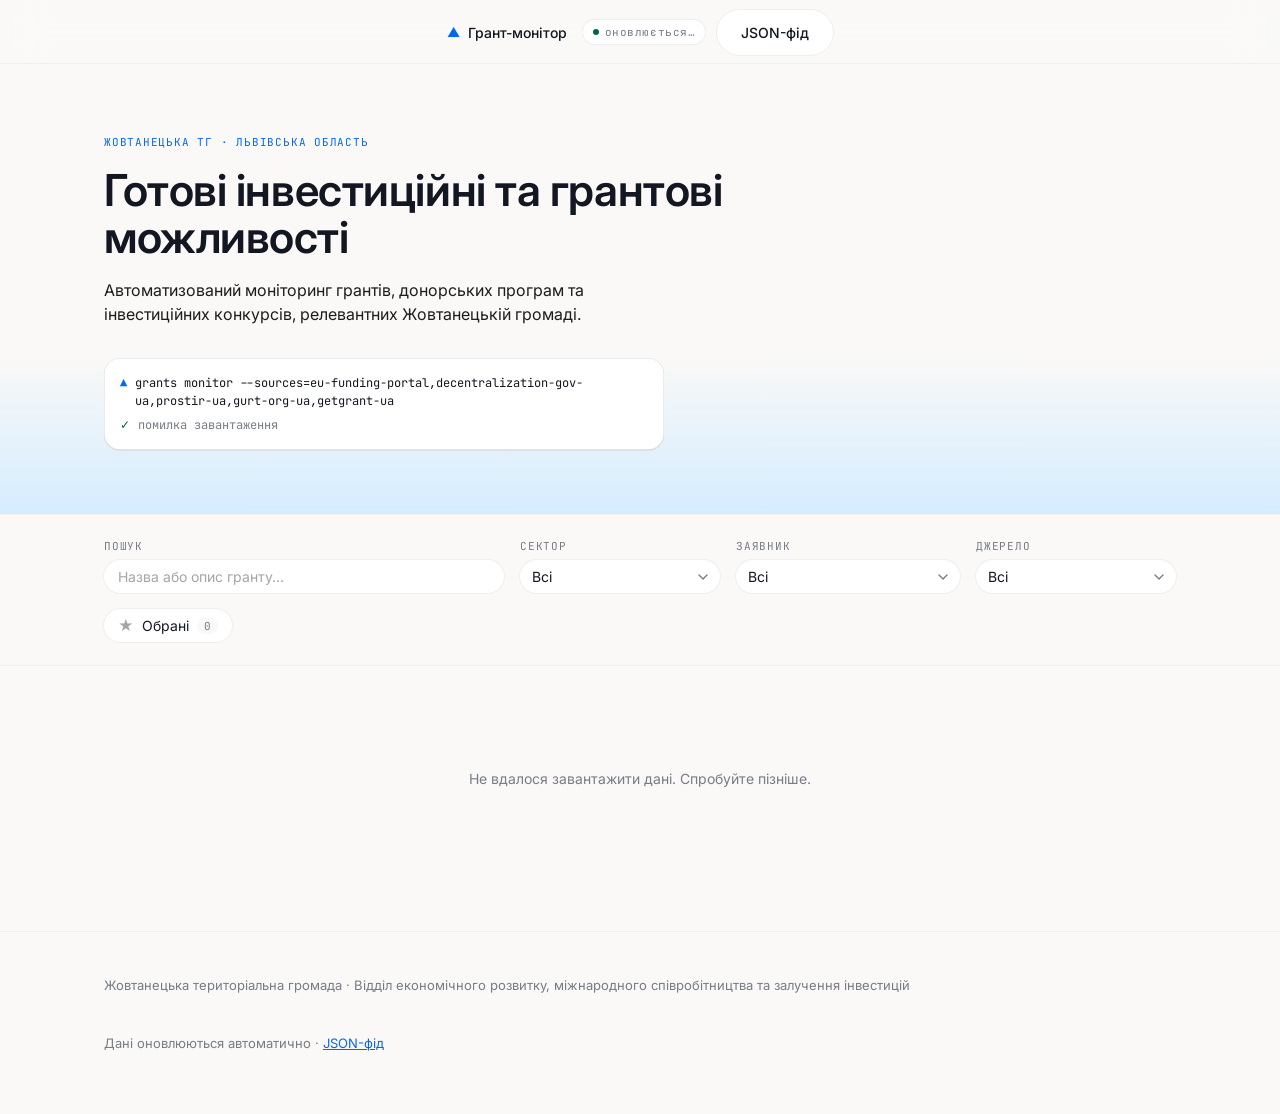
==== commit 82ad1dcb: "Повний редизайн UI карток грантів: рівна структура, менше візуального шуму Ключеві факти (дедлайн/бю" ====
--- a/docs/index.html
+++ b/docs/index.html
@@ -17,7 +17,7 @@
     <a href="#" class="wordmark"><span class="glyph">▲</span> Грант-монітор</a>
     <div class="nav-right">
       <span class="status-pill"><span class="dot"></span><span id="generated-at">оновлюється…</span></span>
-      <a class="btn btn-ghost" href="grants.json">JSON-фід</a>
+      <a class="btn btn-ghost" href="https://volodymyrchubaaa-web.github.io/grant-monitor/grants.json">JSON-фід</a>
     </div>
   </div>
 </nav>
@@ -42,6 +42,10 @@
 
 <section class="filters">
   <div class="wrap">
+    <label class="search-field">
+      <span class="f-label">Пошук</span>
+      <input type="search" id="f-search" placeholder="Назва або опис гранту…" autocomplete="off">
+    </label>
     <label>
       <span class="f-label">Сектор</span>
       <select id="f-sector">
@@ -78,7 +82,7 @@
 <footer class="site-footer">
   <div class="wrap">
     <p>Жовтанецька територіальна громада · Відділ економічного розвитку, міжнародного співробітництва та залучення інвестицій</p>
-    <p class="src">Дані оновлюються автоматично · <a href="grants.json">JSON-фід</a></p>
+    <p class="src">Дані оновлюються автоматично · <a href="https://volodymyrchubaaa-web.github.io/grant-monitor/grants.json">JSON-фід</a></p>
   </div>
 </footer>
 
--- a/docs/style.css
+++ b/docs/style.css
@@ -257,6 +257,22 @@
 }
 .filters select:focus { outline: none; box-shadow: 0 0 0 1px var(--accent); }
 
+.search-field { flex: 1 1 260px; min-width: 220px; }
+.filters input[type="search"] {
+  appearance: none;
+  padding: 8px 14px;
+  border-radius: var(--r-button);
+  border: none;
+  box-shadow: var(--ring-1);
+  background: var(--white-solid);
+  color: var(--obsidian);
+  font-family: var(--font-sans);
+  font-size: 14px;
+  width: 100%;
+}
+.filters input[type="search"]::placeholder { color: var(--smoke); }
+.filters input[type="search"]:focus { outline: none; box-shadow: 0 0 0 1px var(--accent); }
+
 .fav-filter-btn {
   align-self: flex-end;
   display: inline-flex;
@@ -295,8 +311,9 @@
 main.wrap { padding: 40px 24px 80px; }
 .grid {
   display: grid;
-  grid-template-columns: repeat(auto-fill, minmax(320px, 1fr));
-  gap: 16px;
+  grid-template-columns: repeat(auto-fill, minmax(340px, 1fr));
+  gap: 20px;
+  align-items: stretch;
 }
 .empty {
   color: var(--stone);
@@ -310,6 +327,8 @@
   border-radius: var(--r-card);
   box-shadow: var(--ring);
   padding: 24px;
+  display: flex;
+  flex-direction: column;
 }
 
 .card-top { display: flex; align-items: flex-start; justify-content: space-between; gap: 8px; margin-bottom: 12px; }
@@ -348,12 +367,18 @@
 .tag.tag-accent { color: var(--accent); box-shadow: inset 0 0 0 1px rgba(0, 104, 249, 0.35); background: var(--lavender); }
 .tag.tag-muted { color: var(--smoke); }
 .tag.tag-solid { color: var(--white-solid); background: var(--accent-2); box-shadow: none; }
+.tag.tag-urgent { color: #b23c17; background: #fff0ea; box-shadow: inset 0 0 0 1px rgba(178, 60, 23, 0.25); }
 
 .card h3 {
   font-size: 16px;
   font-weight: 600;
   margin-bottom: 8px;
   line-height: 1.35;
+  display: -webkit-box;
+  -webkit-line-clamp: 2;
+  -webkit-box-orient: vertical;
+  overflow: hidden;
+  min-height: 2.7em;
 }
 .card h3 a { color: var(--obsidian); text-decoration: none; }
 .card h3 a:hover { color: var(--accent); }
@@ -363,36 +388,73 @@
   color: var(--charcoal);
   margin-bottom: 14px;
   line-height: 1.5;
-}
-
-.meta { list-style: none; padding: 0; margin: 0; font-size: 13px; }
-.meta li {
+  display: -webkit-box;
+  -webkit-line-clamp: 4;
+  -webkit-box-orient: vertical;
+  overflow: hidden;
+}
+
+/* Primary facts — even 2-column stat grid so every card reads the same shape */
+.card-stats {
+  margin: 4px 0 12px;
+  display: grid;
+  grid-template-columns: 1fr 1fr;
+  gap: 1px;
+  background: var(--hairline);
+  border-radius: 12px;
+  overflow: hidden;
+  box-shadow: var(--ring-1);
+}
+.card-stat { background: var(--white-solid); padding: 10px 12px; min-width: 0; }
+.card-stat-k {
+  display: block;
+  font-family: var(--font-mono);
+  font-size: 10px;
+  letter-spacing: 0.05em;
+  text-transform: uppercase;
+  color: var(--stone);
+  margin-bottom: 4px;
+}
+.card-stat-v {
+  display: block;
+  font-size: 13.5px;
+  font-weight: 600;
+  color: var(--obsidian);
+  white-space: nowrap;
+  overflow: hidden;
+  text-overflow: ellipsis;
+}
+.card-stat-v.prob-high { color: var(--success); }
+.card-stat-v.prob-low { color: var(--smoke); font-weight: 500; }
+
+/* Secondary facts — compact key/value lines */
+.meta-secondary { list-style: none; padding: 0; margin: 0 0 4px; font-size: 12.5px; }
+.meta-secondary li {
   display: flex;
   justify-content: space-between;
   gap: 12px;
-  padding: 6px 0;
+  padding: 5px 0;
   box-shadow: inset 0 -1px 0 var(--hairline);
 }
-.meta li:last-child { box-shadow: none; }
-.meta .k {
-  font-family: var(--font-mono);
-  font-size: 11px;
+.meta-secondary li:last-child { box-shadow: none; }
+.meta-secondary .k {
+  font-family: var(--font-mono);
+  font-size: 10.5px;
   letter-spacing: 0.03em;
   text-transform: uppercase;
   color: var(--stone);
-}
-.meta .v { color: var(--obsidian); font-weight: 500; text-align: right; }
-.meta .v.prob-high { color: var(--success); }
-.meta .v.prob-low { color: var(--smoke); }
+  flex-shrink: 0;
+}
+.meta-secondary .v { color: var(--charcoal); text-align: right; overflow: hidden; text-overflow: ellipsis; white-space: nowrap; }
 
 .project-fit {
-  margin-top: 14px;
   background: var(--lavender);
   box-shadow: var(--ring-1);
   padding: 12px 14px;
   border-radius: var(--r-card);
 }
-.project-fit-title {
+.project-fit-title,
+.card-details-subtitle {
   font-family: var(--font-mono);
   font-size: 11px;
   letter-spacing: 0.05em;
@@ -400,10 +462,52 @@
   color: var(--accent);
   margin-bottom: 6px;
 }
-.project-fit p { margin: 0; font-size: 13px; color: var(--charcoal); line-height: 1.5; }
+.project-fit p {
+  margin: 0;
+  font-size: 13px;
+  color: var(--charcoal);
+  line-height: 1.5;
+  display: -webkit-box;
+  -webkit-line-clamp: 3;
+  -webkit-box-orient: vertical;
+  overflow: hidden;
+}
+
+.epp-match {
+  display: flex;
+  flex-wrap: wrap;
+  align-items: center;
+  gap: 6px 8px;
+  margin-bottom: 10px;
+  padding: 8px 10px;
+  background: var(--white-solid);
+  border-left: 3px solid var(--accent-2);
+  border-radius: 6px;
+  box-shadow: var(--ring-1);
+}
+.epp-match-label {
+  font-family: var(--font-mono);
+  font-size: 10px;
+  font-weight: 700;
+  letter-spacing: 0.06em;
+  text-transform: uppercase;
+  color: var(--accent-2);
+  flex-shrink: 0;
+}
+.epp-match-name {
+  font-size: 12.5px;
+  font-weight: 600;
+  color: var(--obsidian);
+}
+.epp-match-cost {
+  margin-left: auto;
+  font-family: var(--font-mono);
+  font-size: 11px;
+  color: var(--stone);
+  white-space: nowrap;
+}
 
 .partner-note {
-  margin-top: 14px;
   font-size: 12px;
   color: var(--charcoal);
   background: var(--paper);
@@ -431,7 +535,24 @@
 }
 .partner-org + .partner-org { margin-top: 0; }
 .partner-org-name { font-size: 13px; font-weight: 600; color: var(--obsidian); }
-.partner-org-rationale { margin-top: 4px; font-size: 12px; color: var(--charcoal); line-height: 1.45; }
+.partner-org-type {
+  margin-top: 2px;
+  font-family: var(--font-mono);
+  font-size: 10px;
+  letter-spacing: 0.05em;
+  text-transform: uppercase;
+  color: var(--accent-2);
+}
+.partner-org-rationale {
+  margin-top: 4px;
+  font-size: 12px;
+  color: var(--charcoal);
+  line-height: 1.45;
+  display: -webkit-box;
+  -webkit-line-clamp: 2;
+  -webkit-box-orient: vertical;
+  overflow: hidden;
+}
 .partner-org-contacts {
   margin-top: 8px;
   display: flex;
@@ -442,12 +563,33 @@
 .partner-org-contacts a { color: var(--accent); text-decoration: underline; font-family: var(--font-mono); }
 .partner-org-contact { color: var(--stone); font-family: var(--font-mono); }
 
+.clamp-toggle {
+  display: inline-block;
+  align-self: flex-start;
+  margin: 2px 0 0;
+  padding: 0;
+  border: none;
+  background: none;
+  color: var(--accent);
+  font-family: var(--font-sans);
+  font-size: 12px;
+  font-weight: 600;
+  cursor: pointer;
+}
+.clamp-toggle:hover { text-decoration: underline; }
+.desc.is-expanded,
+.project-fit p.is-expanded,
+.partner-org-rationale.is-expanded {
+  -webkit-line-clamp: unset;
+  overflow: visible;
+}
+
 .btn-source {
   display: flex;
   align-items: center;
   justify-content: center;
   gap: 8px;
-  margin-top: 16px;
+  margin-top: auto;
   padding: 12px 20px;
   border-radius: var(--r-button);
   background: var(--accent);
@@ -462,34 +604,48 @@
 .btn-source:hover { background: var(--accent-hover); }
 .btn-source:active { transform: scale(0.98); }
 
-/* ── Methodology (reframing / tips / checklist) ── */
-.methodology {
-  margin-top: 14px;
+/* ── Card details (ЄПП match / partner / methodology — unified, collapsed by default) ── */
+.card-details {
+  margin-top: 4px;
+  margin-bottom: 14px;
+  padding-top: 12px;
   box-shadow: inset 0 1px 0 var(--hairline);
-  padding-top: 12px;
-}
-.methodology summary {
+}
+.card-details summary {
   cursor: pointer;
   list-style: none;
-  font-family: var(--font-mono);
-  font-size: 11px;
-  letter-spacing: 0.071em;
-  text-transform: uppercase;
-  color: var(--stone);
-  display: flex;
-  align-items: center;
-  gap: 6px;
-}
-.methodology summary::-webkit-details-marker { display: none; }
-.methodology summary::before {
+  display: flex;
+  align-items: baseline;
+  gap: 8px;
+  flex-wrap: wrap;
+  font-family: var(--font-sans);
+  font-size: 13px;
+  font-weight: 600;
+  color: var(--obsidian);
+}
+.card-details summary::-webkit-details-marker { display: none; }
+.card-details summary::before {
   content: "▸";
   color: var(--smoke);
+  font-weight: 400;
   transition: transform 0.15s ease;
 }
-.methodology[open] summary::before { transform: rotate(90deg); }
-.methodology summary:hover { color: var(--accent); }
-
-.methodology-body { margin-top: 12px; display: flex; flex-direction: column; gap: 16px; }
+.card-details[open] summary::before { transform: rotate(90deg); }
+.card-details summary:hover { color: var(--accent); }
+.card-details-hint {
+  font-family: var(--font-mono);
+  font-size: 10.5px;
+  letter-spacing: 0.03em;
+  text-transform: uppercase;
+  color: var(--stone);
+  font-weight: 400;
+}
+
+.card-details-body { margin-top: 14px; display: flex; flex-direction: column; gap: 16px; }
+.card-details-body > * { margin-top: 0 !important; }
+.card-details-body > * + * { padding-top: 16px; box-shadow: inset 0 1px 0 var(--hairline); }
+
+.methodology-body { display: flex; flex-direction: column; gap: 16px; }
 
 .reframe-box {
   background: var(--paper);
@@ -617,5 +773,8 @@
   .stat-cell:nth-child(3) { box-shadow: inset -1px 0 0 var(--hairline), inset 0 1px 0 var(--hairline); }
   .stat-cell:nth-child(4) { box-shadow: inset 0 1px 0 var(--hairline); }
   .filters .wrap { align-items: stretch; }
+  .search-field { flex-basis: 100%; }
+  .filters select { min-width: 0; flex: 1 1 auto; }
   .fav-filter-btn { justify-content: center; align-self: stretch; }
-}
+  .card-stats { grid-template-columns: 1fr 1fr; }
+}
